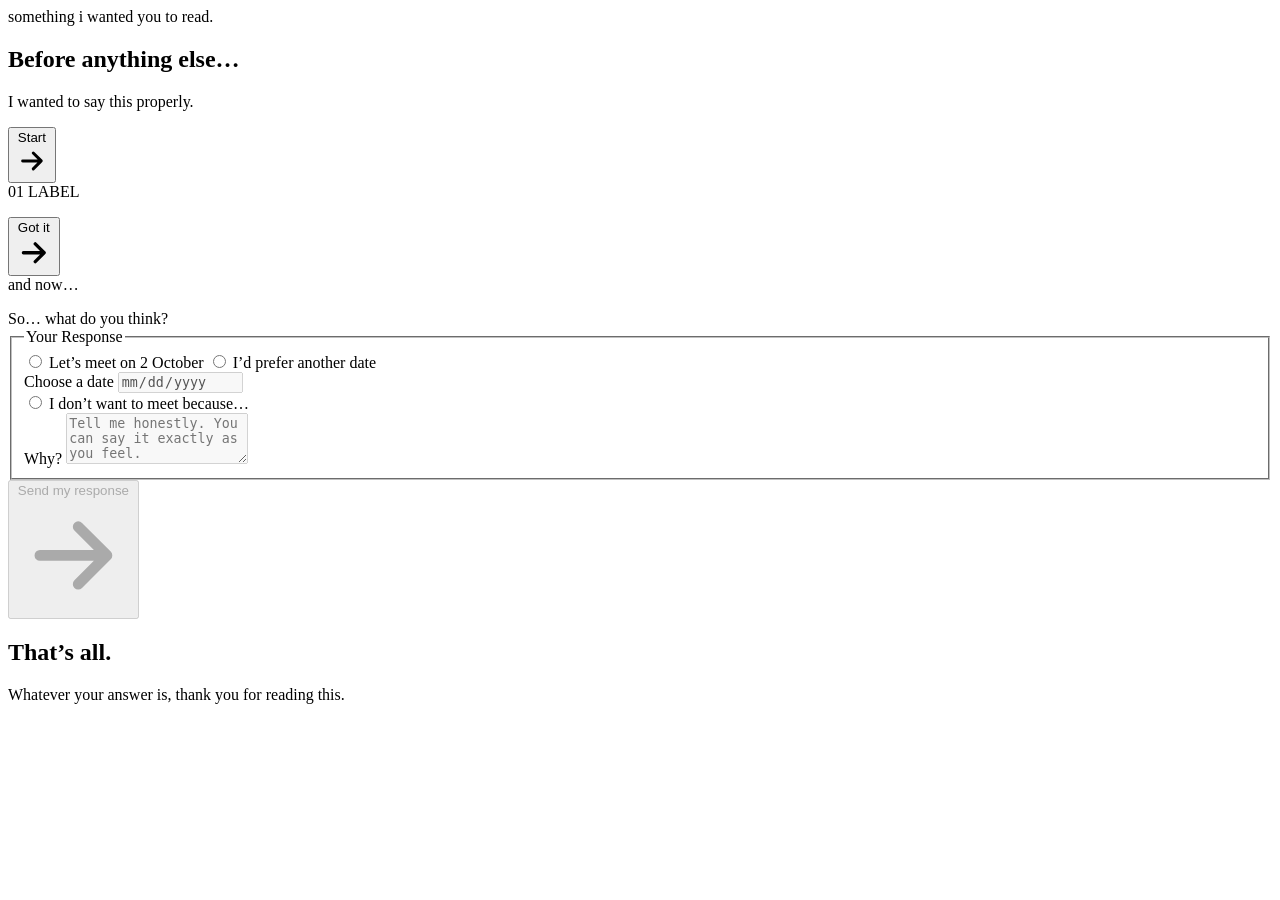
==== index.html @ 4126cb2a "index.html" ====
<!DOCTYPE html>
<html lang="en">
<head>
  <meta charset="UTF-8">
  <meta name="viewport" content="width=device-width, initial-scale=1.0, maximum-scale=1.0, user-scalable=no">
  <title>A Note For You</title>
  
  <!-- Preconnect and Google Fonts: Inter -->
  <link rel="preconnect" href="https://fonts.googleapis.com">
  <link rel="preconnect" href="https://fonts.gstatic.com" crossorigin>
  <link href="https://fonts.googleapis.com/css2?family=Inter:wght@300;400;500;600&display=swap" rel="stylesheet">
  
  <link rel="stylesheet" href="style.css">
</head>
<body>

  <!-- Ambient Subtle Background Graphics -->
  <div class="ambient-background" aria-hidden="true">
    <div class="glow-orb glow-orb-1"></div>
    <div class="glow-orb glow-orb-2"></div>
    <div class="subtle-grid"></div>
  </div>

  <!-- Minimal Header / Progress Counter -->
  <header class="app-header" id="appHeader" aria-live="polite">
    <span class="step-indicator" id="stepIndicator"></span>
  </header>

  <main class="viewport-frame">
    <!-- 0. INTRO SCREEN -->
    <section class="stage-screen active" id="introScreen">
      <div class="stage-content">
        <span class="eyebrow-tag">something i wanted you to read.</span>
        <h1 class="hero-title">Before anything else…</h1>
        <p class="hero-subtitle">I wanted to say this properly.</p>
        <div class="action-wrap">
          <button type="button" class="btn btn-primary" id="btnStart">
            <span>Start</span>
            <svg class="btn-arrow" viewBox="0 0 16 16" fill="none" aria-hidden="true">
              <path d="M3.333 8h9.334M8.667 4l4 4-4 4" stroke="currentColor" stroke-width="1.5" stroke-linecap="round" stroke-linejoin="round"/>
            </svg>
          </button>
        </div>
      </div>
    </section>

    <!-- 1. SEQUENTIAL CHAPTERS SCREEN -->
    <section class="stage-screen" id="chapterScreen" aria-live="polite">
      <div class="stage-content" id="chapterContainer">
        <!-- SVG Graphic Container -->
        <div class="chapter-graphic" id="chapterGraphic" aria-hidden="true"></div>

        <div class="chapter-meta">
          <span class="chapter-num" id="chapterNum">01</span>
          <span class="chapter-label" id="chapterLabel">LABEL</span>
        </div>

        <div class="chapter-body">
          <p class="chapter-paragraph" id="chapterText"></p>
        </div>

        <div class="action-wrap">
          <button type="button" class="btn btn-secondary" id="btnNextChapter">
            <span>Got it</span>
            <svg class="btn-arrow" viewBox="0 0 16 16" fill="none" aria-hidden="true">
              <path d="M3.333 8h9.334M8.667 4l4 4-4 4" stroke="currentColor" stroke-width="1.5" stroke-linecap="round" stroke-linejoin="round"/>
            </svg>
          </button>
        </div>
      </div>
    </section>

    <!-- 2. FINAL INTIMATE / RESPONSE SCREEN -->
    <section class="stage-screen" id="finalScreen">
      <div class="stage-content">
        <span class="eyebrow-tag">and now…</span>
        <div class="final-body">
          <p class="chapter-paragraph" id="finalMessageText"></p>
        </div>

        <div class="prompt-break">
          <span class="prompt-text">So… what do you think?</span>
        </div>

        <!-- Custom Response Choices (Equal Weight) -->
        <form class="response-card" id="responseForm" onsubmit="event.preventDefault();">
          <fieldset class="options-fieldset">
            <legend class="sr-only">Your Response</legend>

            <!-- Option 1: 2 October -->
            <label class="choice-row" for="opt1">
              <input type="radio" name="meetChoice" id="opt1" value="opt1" class="custom-radio-input">
              <span class="custom-radio-mark" aria-hidden="true"></span>
              <span class="choice-text">Let’s meet on 2 October</span>
            </label>

            <!-- Option 2: Alternate Date -->
            <label class="choice-row" for="opt2">
              <input type="radio" name="meetChoice" id="opt2" value="opt2" class="custom-radio-input">
              <span class="custom-radio-mark" aria-hidden="true"></span>
              <span class="choice-text">I’d prefer another date</span>
            </label>
            <div class="sub-input-container" id="dateInputWrap" aria-hidden="true">
              <label for="customDateInput" class="input-sublabel">Choose a date</label>
              <input type="date" id="customDateInput" class="custom-field" disabled>
            </div>

            <!-- Option 3: Polite Decline -->
            <label class="choice-row" for="opt3">
              <input type="radio" name="meetChoice" id="opt3" value="opt3" class="custom-radio-input">
              <span class="custom-radio-mark" aria-hidden="true"></span>
              <span class="choice-text">I don’t want to meet because…</span>
            </label>
            <div class="sub-input-container" id="reasonInputWrap" aria-hidden="true">
              <label for="reasonTextInput" class="input-sublabel">Why?</label>
              <textarea id="reasonTextInput" class="custom-field" rows="3" placeholder="Tell me honestly. You can say it exactly as you feel." disabled></textarea>
            </div>
          </fieldset>

          <button type="button" class="btn btn-primary submit-btn" id="btnSubmitResponse" disabled>
            <span id="submitBtnText">Send my response</span>
            <svg class="btn-arrow" viewBox="0 0 16 16" fill="none" aria-hidden="true">
              <path d="M3.333 8h9.334M8.667 4l4 4-4 4" stroke="currentColor" stroke-width="1.5" stroke-linecap="round" stroke-linejoin="round"/>
            </svg>
          </button>
        </form>
      </div>
    </section>

    <!-- 3. SENT CONFIRMATION SCREEN -->
    <section class="stage-screen" id="sentScreen">
      <div class="stage-content center-aligned">
        <h2 class="closing-title">That’s all.</h2>
        <p class="closing-subtitle">Whatever your answer is, thank you for reading this.</p>
        <div class="quiet-pulsing-dot" aria-hidden="true"></div>
      </div>
    </section>
  </main>

  <script src="script.js"></script>
</body>
</html>
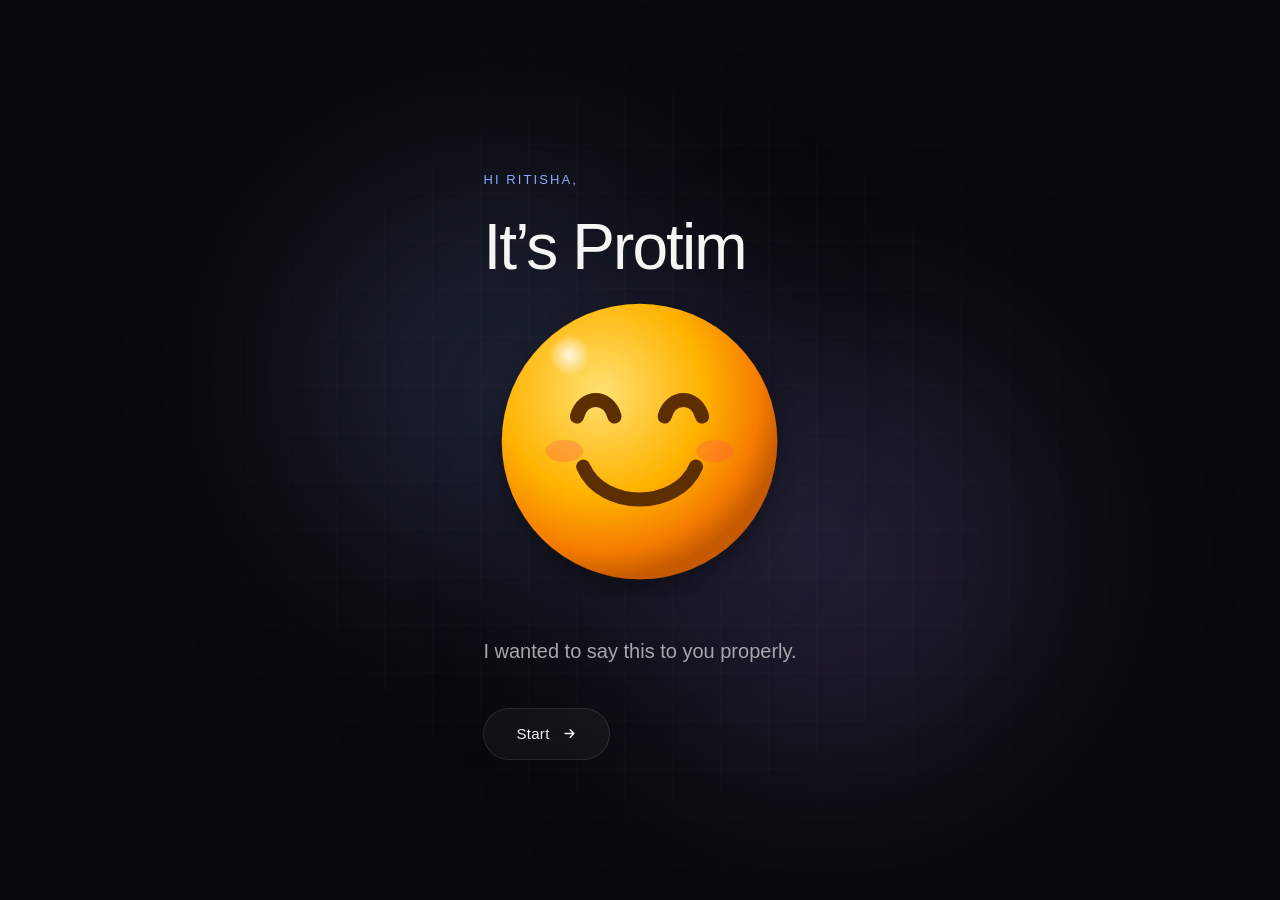
==== commit 7b7e973c: "index.html" ====
--- a/index.html
+++ b/index.html
@@ -5,7 +5,6 @@
   <meta name="viewport" content="width=device-width, initial-scale=1.0, maximum-scale=1.0, user-scalable=no">
   <title>A Note For You</title>
   
-  <!-- Preconnect and Google Fonts: Inter -->
   <link rel="preconnect" href="https://fonts.googleapis.com">
   <link rel="preconnect" href="https://fonts.gstatic.com" crossorigin>
   <link href="https://fonts.googleapis.com/css2?family=Inter:wght@300;400;500;600&display=swap" rel="stylesheet">
@@ -14,14 +13,14 @@
 </head>
 <body>
 
-  <!-- Ambient Subtle Background Graphics -->
+  <!-- Ambient Minimal Background -->
   <div class="ambient-background" aria-hidden="true">
     <div class="glow-orb glow-orb-1"></div>
     <div class="glow-orb glow-orb-2"></div>
     <div class="subtle-grid"></div>
   </div>
 
-  <!-- Minimal Header / Progress Counter -->
+  <!-- Progress Indicator -->
   <header class="app-header" id="appHeader" aria-live="polite">
     <span class="step-indicator" id="stepIndicator"></span>
   </header>
@@ -30,9 +29,43 @@
     <!-- 0. INTRO SCREEN -->
     <section class="stage-screen active" id="introScreen">
       <div class="stage-content">
-        <span class="eyebrow-tag">something i wanted you to read.</span>
-        <h1 class="hero-title">Before anything else…</h1>
-        <p class="hero-subtitle">I wanted to say this properly.</p>
+        <span class="eyebrow-tag">Hi Ritisha,</span>
+        <h1 class="hero-title">
+          It’s Protim
+          <span class="inline-emoji-wrapper" aria-label="smiling emoji">
+            <svg class="motion-3d-smile" viewBox="0 0 100 100" fill="none" xmlns="http://www.w3.org/2000/svg">
+              <defs>
+                <radialGradient id="sphereGrad" cx="36%" cy="32%" r="68%">
+                  <stop offset="0%" stop-color="#FFE072" />
+                  <stop offset="55%" stop-color="#FFB300" />
+                  <stop offset="85%" stop-color="#F57C00" />
+                  <stop offset="100%" stop-color="#C65A00" />
+                </radialGradient>
+                <radialGradient id="glowHighlight" cx="30%" cy="26%" r="35%">
+                  <stop offset="0%" stop-color="#FFFFFF" stop-opacity="0.85" />
+                  <stop offset="60%" stop-color="#FFFFFF" stop-opacity="0" />
+                </radialGradient>
+                <filter id="smileShadow" x="-10%" y="-10%" width="120%" height="120%">
+                  <feDropShadow dx="0" dy="4" stdDeviation="4" flood-color="#000000" flood-opacity="0.35" />
+                </filter>
+              </defs>
+              <!-- 3D Base Face -->
+              <circle cx="50" cy="50" r="44" fill="url(#sphereGrad)" filter="url(#smileShadow)" />
+              <circle cx="34" cy="30" r="16" fill="url(#glowHighlight)" />
+              
+              <!-- Smiling Eyes -->
+              <path class="eye-left" d="M30 42 C32 35, 40 35, 42 42" stroke="#5D2E00" stroke-width="4.5" stroke-linecap="round" />
+              <path class="eye-right" d="M58 42 C60 35, 68 35, 70 42" stroke="#5D2E00" stroke-width="4.5" stroke-linecap="round" />
+              
+              <!-- Cheerful Smile -->
+              <path class="mouth" d="M32 58 C38 72, 62 72, 68 58" stroke="#5D2E00" stroke-width="4.5" stroke-linecap="round" fill="none" />
+              <!-- Soft Blush -->
+              <ellipse cx="26" cy="53" rx="6" ry="3.5" fill="#FF5252" fill-opacity="0.3" />
+              <ellipse cx="74" cy="53" rx="6" ry="3.5" fill="#FF5252" fill-opacity="0.3" />
+            </svg>
+          </span>
+        </h1>
+        <p class="hero-subtitle">I wanted to say this to you properly.</p>
         <div class="action-wrap">
           <button type="button" class="btn btn-primary" id="btnStart">
             <span>Start</span>
@@ -44,10 +77,9 @@
       </div>
     </section>
 
-    <!-- 1. SEQUENTIAL CHAPTERS SCREEN -->
+    <!-- 1. CHAPTERS SCREEN -->
     <section class="stage-screen" id="chapterScreen" aria-live="polite">
       <div class="stage-content" id="chapterContainer">
-        <!-- SVG Graphic Container -->
         <div class="chapter-graphic" id="chapterGraphic" aria-hidden="true"></div>
 
         <div class="chapter-meta">
@@ -70,7 +102,7 @@
       </div>
     </section>
 
-    <!-- 2. FINAL INTIMATE / RESPONSE SCREEN -->
+    <!-- 2. FINAL MESSAGE & RESPONSE SCREEN -->
     <section class="stage-screen" id="finalScreen">
       <div class="stage-content">
         <span class="eyebrow-tag">and now…</span>
@@ -82,7 +114,7 @@
           <span class="prompt-text">So… what do you think?</span>
         </div>
 
-        <!-- Custom Response Choices (Equal Weight) -->
+        <!-- Custom Choice Interface -->
         <form class="response-card" id="responseForm" onsubmit="event.preventDefault();">
           <fieldset class="options-fieldset">
             <legend class="sr-only">Your Response</legend>
@@ -94,7 +126,7 @@
               <span class="choice-text">Let’s meet on 2 October</span>
             </label>
 
-            <!-- Option 2: Alternate Date -->
+            <!-- Option 2: Another Date -->
             <label class="choice-row" for="opt2">
               <input type="radio" name="meetChoice" id="opt2" value="opt2" class="custom-radio-input">
               <span class="custom-radio-mark" aria-hidden="true"></span>
@@ -105,7 +137,7 @@
               <input type="date" id="customDateInput" class="custom-field" disabled>
             </div>
 
-            <!-- Option 3: Polite Decline -->
+            <!-- Option 3: Decline with Honest Reason -->
             <label class="choice-row" for="opt3">
               <input type="radio" name="meetChoice" id="opt3" value="opt3" class="custom-radio-input">
               <span class="custom-radio-mark" aria-hidden="true"></span>
@@ -127,11 +159,11 @@
       </div>
     </section>
 
-    <!-- 3. SENT CONFIRMATION SCREEN -->
+    <!-- 3. AFTER-SEND SCREEN -->
     <section class="stage-screen" id="sentScreen">
       <div class="stage-content center-aligned">
         <h2 class="closing-title">That’s all.</h2>
-        <p class="closing-subtitle">Whatever your answer is, thank you for reading this.</p>
+        <p class="closing-subtitle">Whatever your answer is, thank you for taking the time to read this.</p>
         <div class="quiet-pulsing-dot" aria-hidden="true"></div>
       </div>
     </section>
--- a/style.css
+++ b/style.css
@@ -0,0 +1,671 @@
+/* ==========================================================================
+   CSS RESET & VARIABLES
+   ========================================================================== */
+
+:root {
+  --bg-primary: #08090C;
+  --bg-secondary: #0E1015;
+  --card-surface: rgba(255, 255, 255, 0.04);
+  --card-surface-hover: rgba(255, 255, 255, 0.06);
+  --card-surface-selected: rgba(142, 167, 255, 0.06);
+  --card-border: rgba(255, 255, 255, 0.10);
+  --card-border-active: rgba(142, 167, 255, 0.35);
+
+  --text-primary: #F5F5F5;
+  --text-secondary: #A5A7AD;
+  --text-muted: #6B6D74;
+
+  --accent: #8EA7FF;
+  --accent-glow: rgba(142, 167, 255, 0.18);
+  --accent-purple: #A78BFA;
+
+  --font-stack: 'Inter', -apple-system, BlinkMacSystemFont, "Segoe UI", Roboto, sans-serif;
+  --ease-cinematic: cubic-bezier(0.22, 1, 0.36, 1);
+  --radius-card: 16px;
+  --radius-btn: 9999px;
+  --radius-input: 12px;
+}
+
+*, *::before, *::after {
+  box-sizing: border-box;
+  margin: 0;
+  padding: 0;
+  -webkit-font-smoothing: antialiased;
+  -moz-osx-font-smoothing: grayscale;
+}
+
+html, body {
+  width: 100%;
+  height: 100%;
+  background-color: var(--bg-primary);
+  color: var(--text-primary);
+  font-family: var(--font-stack);
+  overflow-x: hidden;
+  position: relative;
+  background-attachment: fixed;
+}
+
+/* Screenreader accessibility */
+.sr-only {
+  position: absolute;
+  width: 1px;
+  height: 1px;
+  padding: 0;
+  margin: -1px;
+  overflow: hidden;
+  clip: rect(0, 0, 0, 0);
+  border: 0;
+}
+
+/* ==========================================================================
+   AMBIENT BACKGROUND (CSS-ONLY)
+   ========================================================================== */
+
+.ambient-background {
+  position: fixed;
+  inset: 0;
+  pointer-events: none;
+  z-index: 0;
+  overflow: hidden;
+}
+
+.subtle-grid {
+  position: absolute;
+  inset: 0;
+  background-image: 
+    linear-gradient(to right, rgba(255, 255, 255, 0.015) 1px, transparent 1px),
+    linear-gradient(to bottom, rgba(255, 255, 255, 0.015) 1px, transparent 1px);
+  background-size: 48px 48px;
+  mask-image: radial-gradient(circle at center, black 40%, transparent 80%);
+  -webkit-mask-image: radial-gradient(circle at center, black 40%, transparent 80%);
+}
+
+.glow-orb {
+  position: absolute;
+  border-radius: 50%;
+  filter: blur(120px);
+  opacity: 0.35;
+  will-change: transform;
+}
+
+.glow-orb-1 {
+  width: 480px;
+  height: 480px;
+  background: radial-gradient(circle, var(--accent) 0%, rgba(142, 167, 255, 0) 70%);
+  top: 15%;
+  left: 20%;
+  animation: floatOrb 24s infinite alternate var(--ease-cinematic);
+}
+
+.glow-orb-2 {
+  width: 520px;
+  height: 520px;
+  background: radial-gradient(circle, var(--accent-purple) 0%, rgba(167, 139, 250, 0) 70%);
+  bottom: 10%;
+  right: 15%;
+  animation: floatOrb 32s infinite alternate-reverse var(--ease-cinematic);
+}
+
+@keyframes floatOrb {
+  0% { transform: translate(0, 0) scale(1); }
+  50% { transform: translate(60px, -40px) scale(1.08); }
+  100% { transform: translate(-40px, 50px) scale(0.95); }
+}
+
+/* ==========================================================================
+   HEADER / STEP PROGRESS
+   ========================================================================== */
+
+.app-header {
+  position: fixed;
+  top: 0;
+  left: 0;
+  width: 100%;
+  padding: 32px 36px;
+  display: flex;
+  justify-content: flex-end;
+  z-index: 20;
+  pointer-events: none;
+}
+
+.step-indicator {
+  font-size: 13px;
+  letter-spacing: 0.14em;
+  color: var(--text-muted);
+  font-variant-numeric: tabular-nums;
+  opacity: 0;
+  transition: opacity 0.6s var(--ease-cinematic);
+}
+
+.step-indicator.visible {
+  opacity: 1;
+}
+
+/* ==========================================================================
+   VIEWPORT FRAME & STAGES
+   ========================================================================== */
+
+.viewport-frame {
+  position: relative;
+  width: 100%;
+  min-height: 100vh;
+  min-height: 100dvh;
+  display: flex;
+  align-items: center;
+  justify-content: center;
+  z-index: 10;
+  padding: 40px 24px;
+}
+
+.stage-screen {
+  position: absolute;
+  inset: 0;
+  display: flex;
+  align-items: center;
+  justify-content: center;
+  padding: 80px 24px 48px;
+  opacity: 0;
+  visibility: hidden;
+  pointer-events: none;
+  overflow-y: auto;
+  -webkit-overflow-scrolling: touch;
+}
+
+.stage-screen.active {
+  position: relative;
+  opacity: 1;
+  visibility: visible;
+  pointer-events: auto;
+}
+
+.stage-content {
+  width: 100%;
+  max-width: 680px;
+  margin: auto;
+  display: flex;
+  flex-direction: column;
+}
+
+.stage-content.center-aligned {
+  align-items: center;
+  text-align: center;
+}
+
+/* ==========================================================================
+   TRANSITION ANIMATION STATES
+   ========================================================================== */
+
+/* Exit animation */
+.stage-content.transition-out {
+  animation: contentFadeOut 0.5s var(--ease-cinematic) forwards;
+}
+
+/* Entrance animation */
+.stage-content.transition-in {
+  animation: contentFadeIn 0.7s var(--ease-cinematic) forwards;
+}
+
+@keyframes contentFadeOut {
+  from {
+    opacity: 1;
+    transform: translateY(0) scale(1);
+    filter: blur(0px);
+  }
+  to {
+    opacity: 0;
+    transform: translateY(-16px) scale(0.99);
+    filter: blur(6px);
+  }
+}
+
+@keyframes contentFadeIn {
+  from {
+    opacity: 0;
+    transform: translateY(20px) scale(0.99);
+    filter: blur(6px);
+  }
+  to {
+    opacity: 1;
+    transform: translateY(0) scale(1);
+    filter: blur(0px);
+  }
+}
+
+/* ==========================================================================
+   TYPOGRAPHY & MINIMAL GRAPHICS
+   ========================================================================== */
+
+.eyebrow-tag {
+  font-size: 13px;
+  text-transform: uppercase;
+  letter-spacing: 0.16em;
+  color: var(--accent);
+  margin-bottom: 24px;
+  display: inline-block;
+  font-weight: 500;
+}
+
+.hero-title {
+  font-size: clamp(38px, 6vw, 64px);
+  font-weight: 400;
+  letter-spacing: -0.03em;
+  line-height: 1.15;
+  color: var(--text-primary);
+  margin-bottom: 20px;
+}
+
+.hero-subtitle {
+  font-size: clamp(17px, 2.5vw, 20px);
+  color: var(--text-secondary);
+  font-weight: 300;
+  line-height: 1.7;
+  max-width: 480px;
+  margin-bottom: 40px;
+}
+
+/* Dynamic Graphic Box */
+.chapter-graphic {
+  width: 56px;
+  height: 56px;
+  margin-bottom: 36px;
+  display: flex;
+  align-items: center;
+  justify-content: flex-start;
+}
+
+.chapter-graphic svg {
+  width: 100%;
+  height: 100%;
+  overflow: visible;
+}
+
+.chapter-meta {
+  display: flex;
+  align-items: center;
+  gap: 16px;
+  margin-bottom: 28px;
+}
+
+.chapter-num {
+  font-size: 13px;
+  font-weight: 600;
+  letter-spacing: 0.18em;
+  color: var(--accent);
+}
+
+.chapter-label {
+  font-size: 12px;
+  font-weight: 500;
+  text-transform: uppercase;
+  letter-spacing: 0.16em;
+  color: var(--text-muted);
+}
+
+.chapter-paragraph {
+  font-size: clamp(17px, 2.3vw, 21px);
+  line-height: 1.8;
+  color: var(--text-primary);
+  font-weight: 300;
+  margin-bottom: 44px;
+  white-space: pre-line;
+}
+
+/* ==========================================================================
+   BUTTONS & MICRO-INTERACTIONS
+   ========================================================================== */
+
+.action-wrap {
+  display: flex;
+}
+
+.btn {
+  display: inline-flex;
+  align-items: center;
+  gap: 12px;
+  font-family: inherit;
+  font-size: 15px;
+  font-weight: 400;
+  letter-spacing: 0.02em;
+  border-radius: var(--radius-btn);
+  padding: 15px 32px;
+  cursor: pointer;
+  transition: all 0.4s var(--ease-cinematic);
+  text-decoration: none;
+  outline: none;
+  min-height: 52px;
+}
+
+.btn:focus-visible {
+  box-shadow: 0 0 0 2px var(--bg-primary), 0 0 0 4px var(--accent);
+}
+
+.btn-arrow {
+  width: 15px;
+  height: 15px;
+  transition: transform 0.3s var(--ease-cinematic);
+}
+
+.btn:hover .btn-arrow {
+  transform: translateX(4px);
+}
+
+/* Primary Glass Button */
+.btn-primary {
+  background: var(--card-surface);
+  color: var(--text-primary);
+  border: 1px solid var(--card-border);
+  backdrop-filter: blur(16px);
+  -webkit-backdrop-filter: blur(16px);
+}
+
+.btn-primary:hover:not(:disabled) {
+  background: rgba(255, 255, 255, 0.08);
+  border-color: rgba(255, 255, 255, 0.22);
+  transform: translateY(-2px);
+  box-shadow: 0 8px 30px rgba(0, 0, 0, 0.5), 0 0 20px var(--accent-glow);
+}
+
+/* Secondary Button for sequential clicks */
+.btn-secondary {
+  background: transparent;
+  color: var(--text-secondary);
+  border: 1px solid var(--card-border);
+}
+
+.btn-secondary:hover {
+  color: var(--text-primary);
+  border-color: rgba(255, 255, 255, 0.28);
+  background: rgba(255, 255, 255, 0.03);
+  transform: translateY(-1px);
+}
+
+/* ==========================================================================
+   FINAL SECTION & EQUAL WEIGHT RESPONSE INTERFACE
+   ========================================================================== */
+
+.prompt-break {
+  margin: 12px 0 28px;
+  padding-top: 24px;
+  border-top: 1px solid rgba(255, 255, 255, 0.06);
+}
+
+.prompt-text {
+  font-size: 15px;
+  color: var(--accent);
+  letter-spacing: 0.08em;
+  text-transform: uppercase;
+  font-weight: 500;
+}
+
+.response-card {
+  background: var(--card-surface);
+  border: 1px solid var(--card-border);
+  border-radius: var(--radius-card);
+  padding: 32px 28px;
+  backdrop-filter: blur(20px);
+  -webkit-backdrop-filter: blur(20px);
+}
+
+.options-fieldset {
+  border: none;
+  display: flex;
+  flex-direction: column;
+  gap: 16px;
+  margin-bottom: 28px;
+}
+
+/* Equal Weight Custom Option Row */
+.choice-row {
+  display: flex;
+  align-items: center;
+  gap: 16px;
+  padding: 16px 20px;
+  border-radius: var(--radius-input);
+  background: rgba(255, 255, 255, 0.02);
+  border: 1px solid var(--card-border);
+  cursor: pointer;
+  transition: all 0.3s var(--ease-cinematic);
+  position: relative;
+  user-select: none;
+}
+
+.choice-row:hover {
+  background: var(--card-surface-hover);
+  border-color: rgba(255, 255, 255, 0.18);
+}
+
+.choice-row.is-selected {
+  background: var(--card-surface-selected);
+  border-color: var(--card-border-active);
+}
+
+.custom-radio-input {
+  position: absolute;
+  opacity: 0;
+  pointer-events: none;
+}
+
+.custom-radio-mark {
+  width: 18px;
+  height: 18px;
+  min-width: 18px;
+  border-radius: 50%;
+  border: 1.5px solid var(--card-border);
+  display: flex;
+  align-items: center;
+  justify-content: center;
+  transition: all 0.3s var(--ease-cinematic);
+}
+
+.choice-row:hover .custom-radio-mark {
+  border-color: rgba(255, 255, 255, 0.3);
+}
+
+.choice-row.is-selected .custom-radio-mark {
+  border-color: var(--accent);
+  box-shadow: 0 0 10px var(--accent-glow);
+}
+
+.custom-radio-mark::after {
+  content: '';
+  width: 6px;
+  height: 6px;
+  border-radius: 50%;
+  background: var(--accent);
+  opacity: 0;
+  transform: scale(0);
+  transition: all 0.3s var(--ease-cinematic);
+}
+
+.choice-row.is-selected .custom-radio-mark::after {
+  opacity: 1;
+  transform: scale(1);
+}
+
+.choice-text {
+  font-size: 16px;
+  color: var(--text-primary);
+  font-weight: 300;
+  line-height: 1.4;
+}
+
+/* Accordion Smooth Reveal Container */
+.sub-input-container {
+  display: grid;
+  grid-template-rows: 0fr;
+  transition: grid-template-rows 0.4s var(--ease-cinematic), margin-top 0.4s var(--ease-cinematic), opacity 0.3s var(--ease-cinematic);
+  overflow: hidden;
+  opacity: 0;
+  margin-top: 0;
+  padding-left: 36px;
+}
+
+.sub-input-container.open {
+  grid-template-rows: 1fr;
+  opacity: 1;
+  margin-top: -6px;
+  margin-bottom: 8px;
+}
+
+.input-sublabel {
+  display: block;
+  font-size: 13px;
+  color: var(--text-muted);
+  margin-bottom: 8px;
+  overflow: hidden;
+}
+
+.custom-field {
+  width: 100%;
+  background: rgba(0, 0, 0, 0.3);
+  border: 1px solid var(--card-border);
+  border-radius: 10px;
+  color: var(--text-primary);
+  font-family: inherit;
+  font-size: 15px;
+  padding: 12px 16px;
+  outline: none;
+  transition: border-color 0.3s var(--ease-cinematic), box-shadow 0.3s var(--ease-cinematic);
+  overflow: hidden;
+}
+
+.custom-field:focus {
+  border-color: var(--card-border-active);
+  box-shadow: 0 0 12px var(--accent-glow);
+}
+
+textarea.custom-field {
+  resize: vertical;
+  min-height: 80px;
+  line-height: 1.6;
+}
+
+/* Date input appearance cleanup */
+input[type="date"]::-webkit-calendar-picker-indicator {
+  filter: invert(0.8);
+  cursor: pointer;
+}
+
+/* Responsive Submit Button */
+.submit-btn {
+  width: 100%;
+  justify-content: center;
+}
+
+.submit-btn:disabled {
+  opacity: 0.4;
+  cursor: not-allowed;
+  pointer-events: none;
+}
+
+/* ==========================================================================
+   SENT STATE SCREEN
+   ========================================================================== */
+
+.closing-title {
+  font-size: clamp(32px, 5vw, 44px);
+  font-weight: 300;
+  margin-bottom: 16px;
+  letter-spacing: -0.02em;
+}
+
+.closing-subtitle {
+  font-size: 16px;
+  color: var(--text-secondary);
+  font-weight: 300;
+  max-width: 420px;
+  line-height: 1.7;
+  margin-bottom: 36px;
+}
+
+.quiet-pulsing-dot {
+  width: 8px;
+  height: 8px;
+  background-color: var(--accent);
+  border-radius: 50%;
+  box-shadow: 0 0 16px var(--accent);
+  animation: quietPulse 3s infinite ease-in-out;
+}
+
+@keyframes quietPulse {
+  0%, 100% {
+    transform: scale(0.85);
+    opacity: 0.4;
+  }
+  50% {
+    transform: scale(1.3);
+    opacity: 0.9;
+  }
+}
+
+/* ==========================================================================
+   SVG GRAPHIC ANIMATIONS
+   ========================================================================== */
+
+.anim-circle {
+  animation: pulseStroke 4s infinite alternate ease-in-out;
+}
+
+.anim-orbit {
+  animation: rotateOrbit 12s infinite linear;
+  transform-origin: 28px 28px;
+}
+
+.anim-wave {
+  animation: waveMotion 3s infinite alternate ease-in-out;
+}
+
+@keyframes pulseStroke {
+  0% { stroke-opacity: 0.3; }
+  100% { stroke-opacity: 0.8; stroke: var(--accent); }
+}
+
+@keyframes rotateOrbit {
+  0% { transform: rotate(0deg); }
+  100% { transform: rotate(360deg); }
+}
+
+@keyframes waveMotion {
+  0% { transform: scaleY(0.7); }
+  100% { transform: scaleY(1.3); }
+}
+
+/* ==========================================================================
+   MOBILE RESPONSIVENESS & ACCESSIBILITY
+   ========================================================================== */
+
+@media (max-width: 640px) {
+  .app-header {
+    padding: 24px 22px;
+  }
+
+  .stage-screen {
+    padding: 70px 20px 36px;
+  }
+
+  .response-card {
+    padding: 24px 18px;
+  }
+
+  .sub-input-container {
+    padding-left: 0;
+  }
+
+  .btn {
+    width: 100%;
+    justify-content: center;
+  }
+}
+
+/* Prefers Reduced Motion */
+@media (prefers-reduced-motion: reduce) {
+  *, *::before, *::after {
+    animation-duration: 0.01ms !important;
+    animation-iteration-count: 1 !important;
+    transition-duration: 0.01ms !important;
+  }
+  .stage-content.transition-out,
+  .stage-content.transition-in {
+    animation: none !important;
+  }
+}
